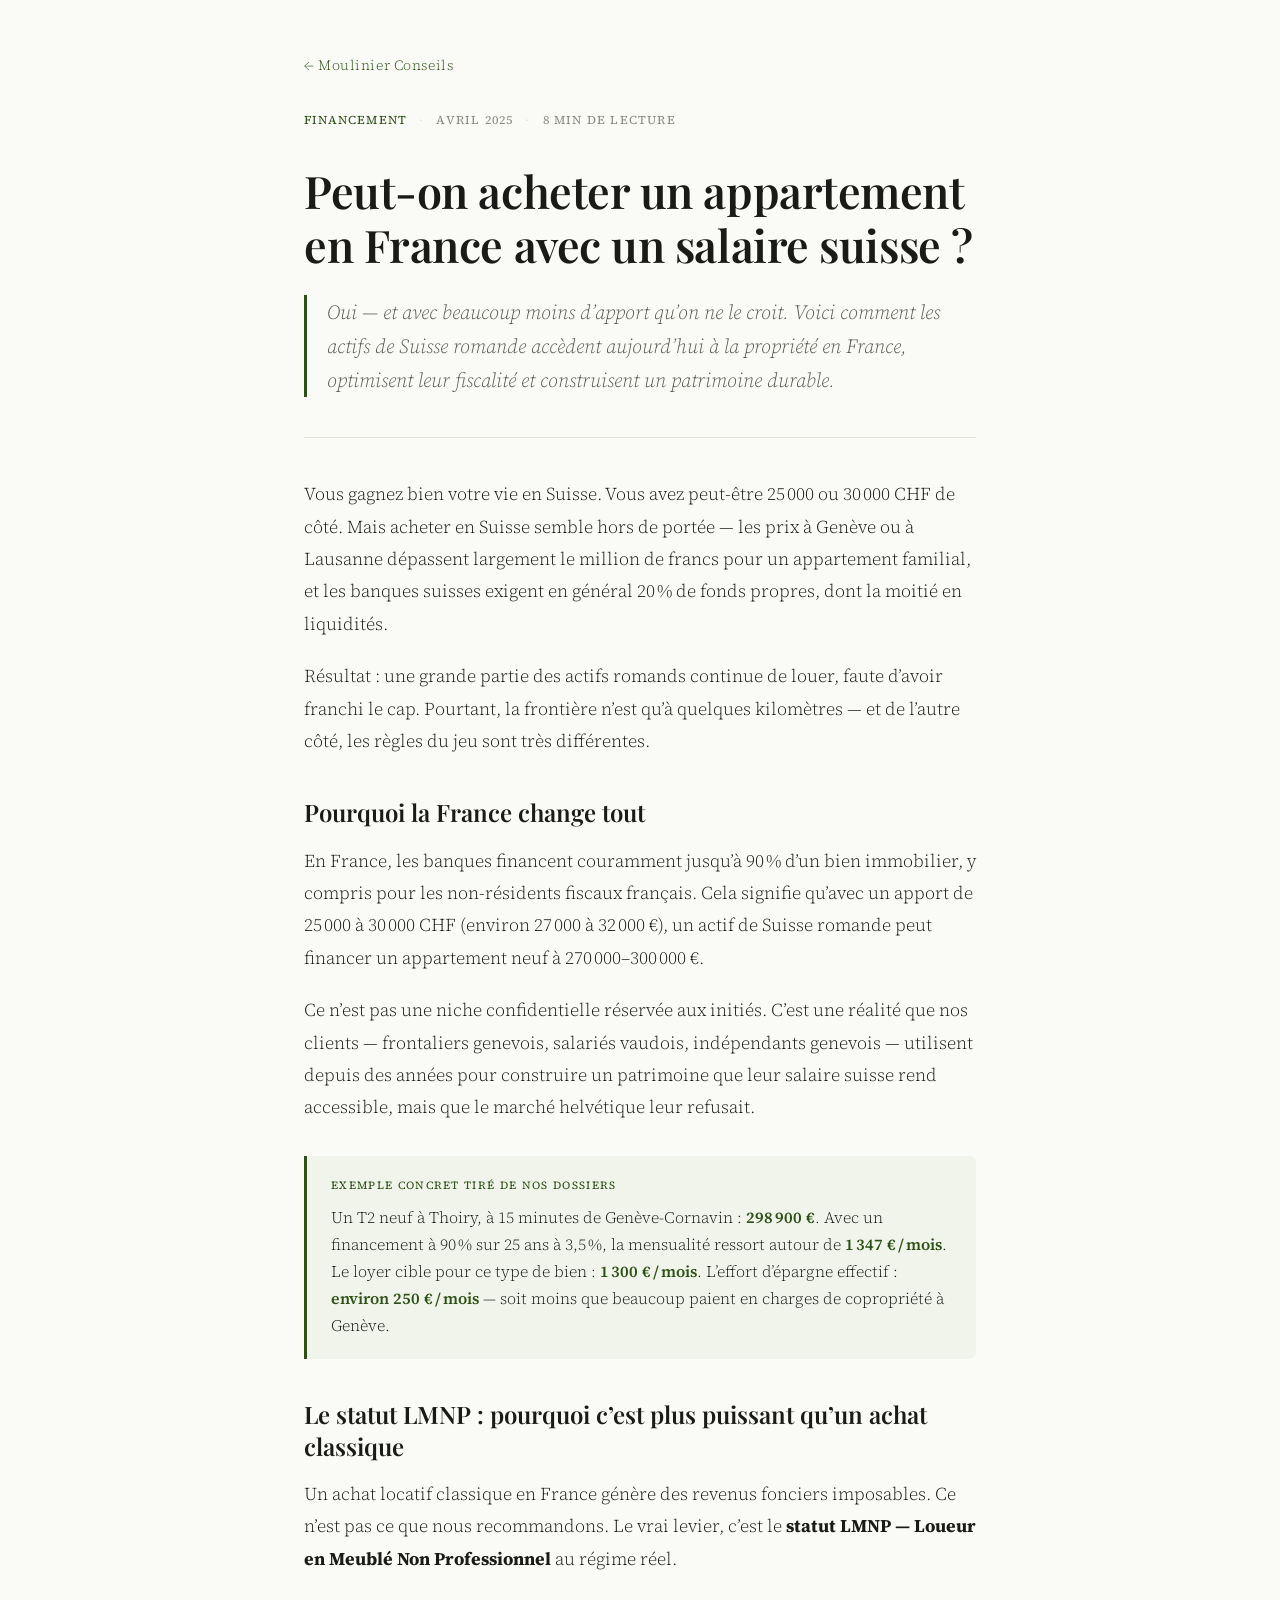
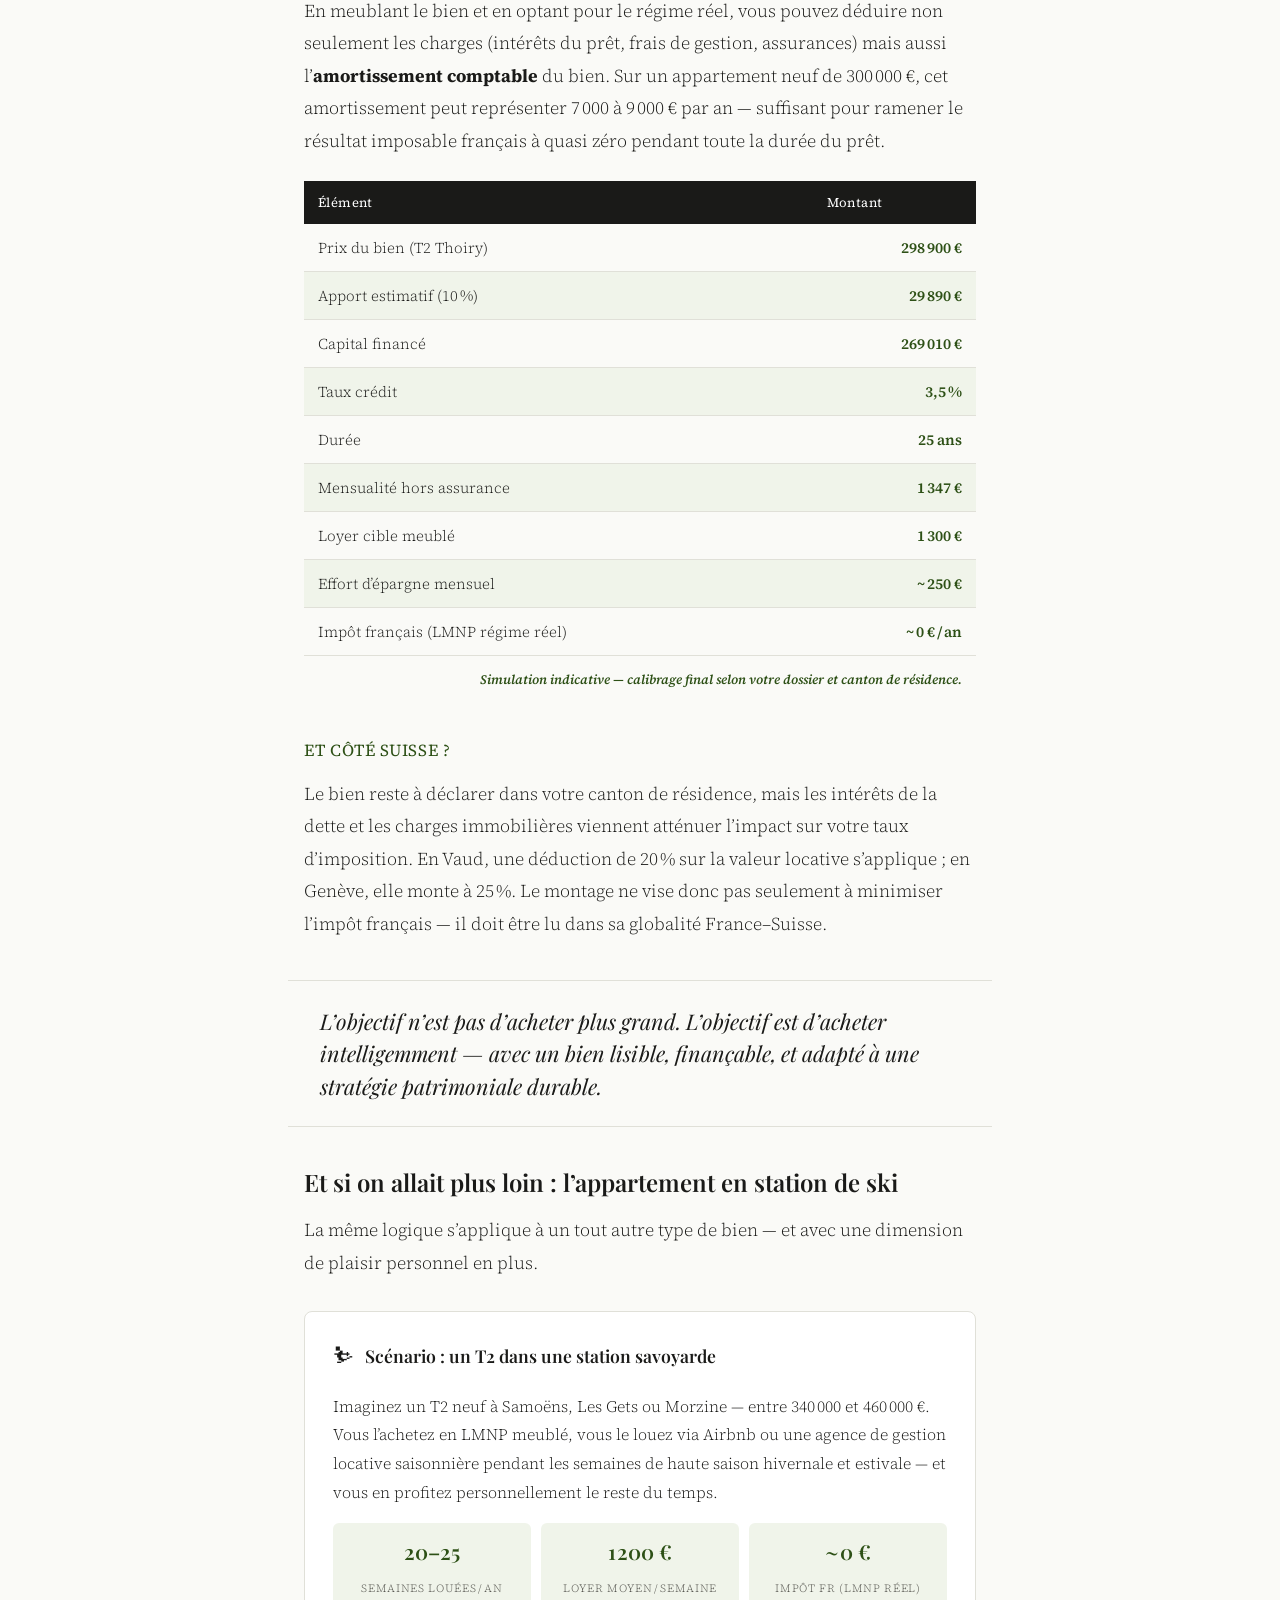
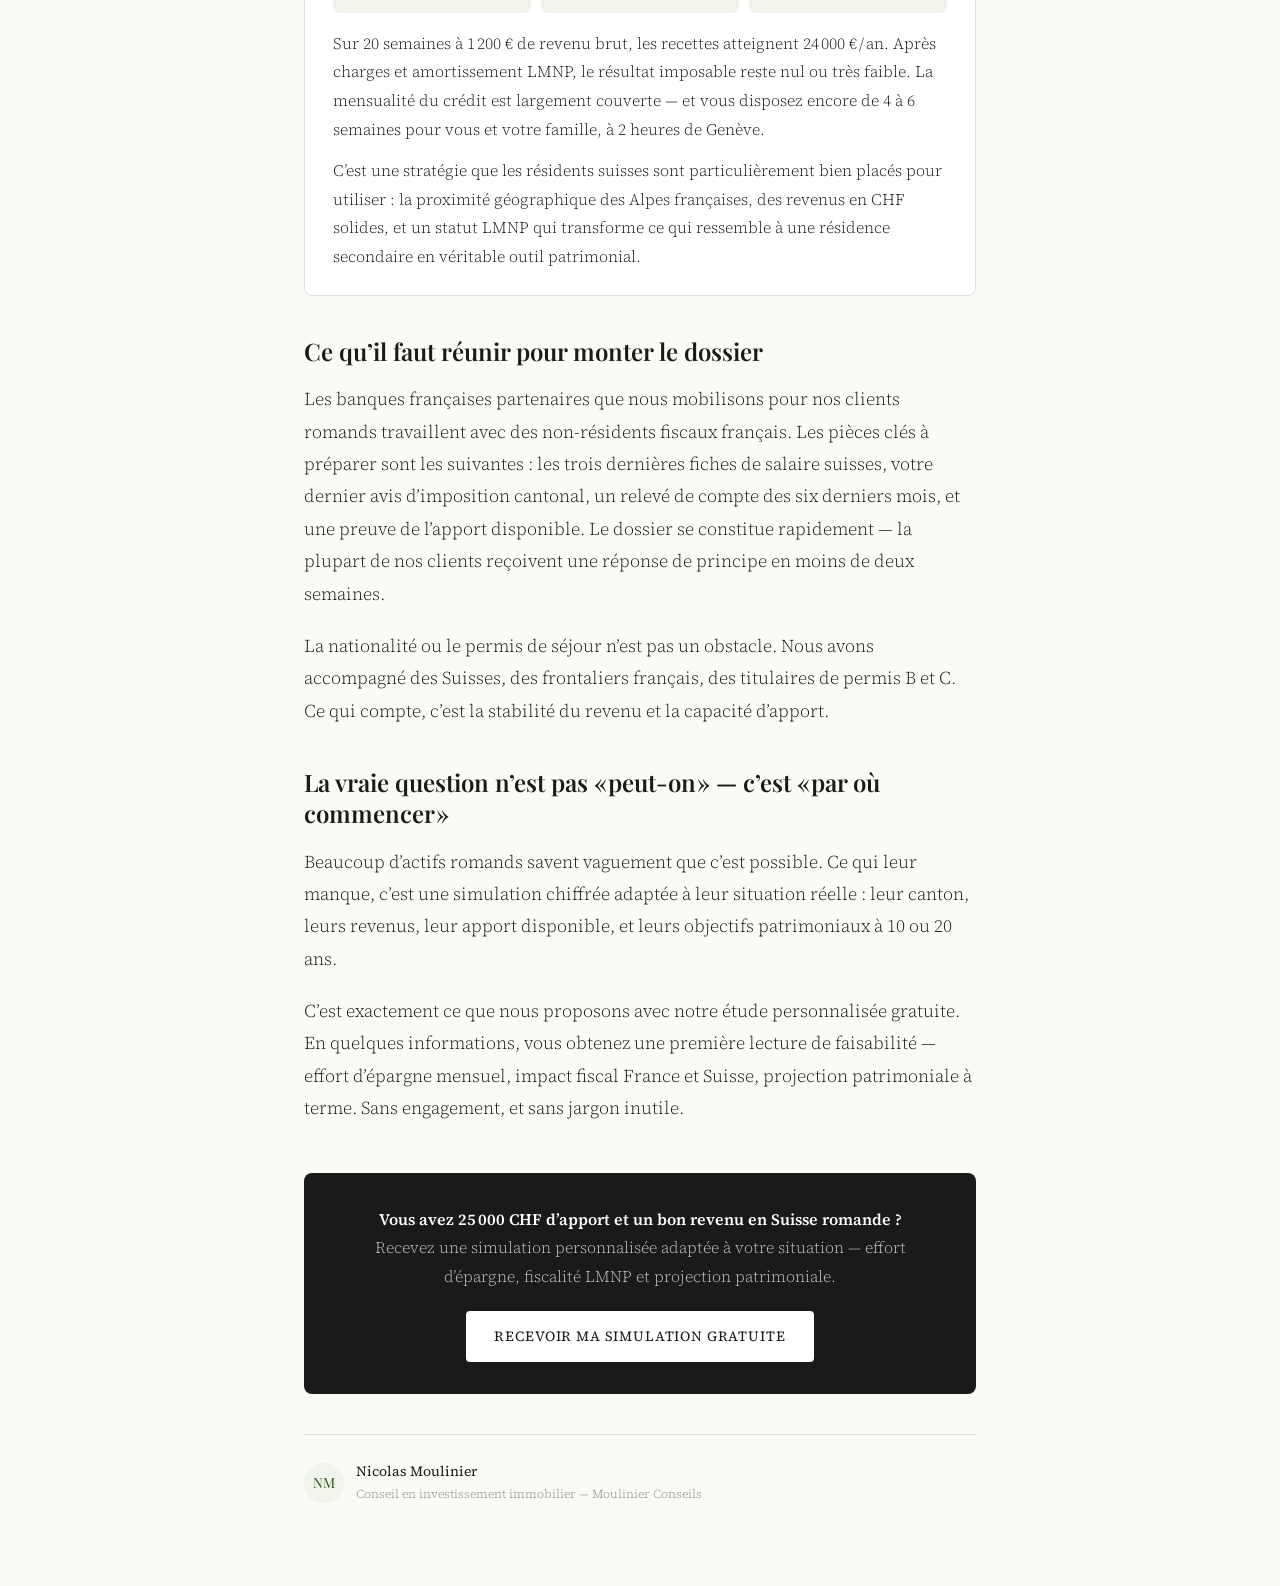
==== article-acheter-france-salaire-suisse.html @ 1ddcc6b8 "Add files via upload" ====
<!DOCTYPE html>
<html lang="fr">
<head>
  <meta charset="UTF-8">
  <title>Peut-on acheter un appartement en France avec un salaire suisse ? | Moulinier Conseils</title>
  <meta name="description" content="Oui â et avec seulement 25 000 CHF d'apport. On vous explique comment les actifs de Suisse romande peuvent financer un bien neuf en France, optimiser leur fiscalitÃ© LMNP et mÃªme s'offrir un pied-Ã -terre en station de ski.">
  <meta name="robots" content="index, follow">
  <link rel="canonical" href="https://moulinierconseils.com/blog/acheter-france-salaire-suisse">
  <style>
    @import url('https://fonts.googleapis.com/css2?family=Playfair+Display:wght@400;600&family=Source+Serif+4:ital,wght@0,300;0,400;1,300&display=swap');

    *, *::before, *::after { box-sizing: border-box; margin: 0; padding: 0; }

    :root {
      --text: #1a1a18;
      --muted: #5a5a54;
      --light: #8a8a82;
      --accent: #2d5016;
      --accent-light: #f0f4ea;
      --rule: #e0e0d8;
      --bg: #fafaf7;
      --white: #ffffff;
      --max: 720px;
    }

    body {
      font-family: 'Source Serif 4', Georgia, serif;
      font-weight: 300;
      background: var(--bg);
      color: var(--text);
      font-size: 18px;
      line-height: 1.8;
    }

    .article-wrap {
      max-width: var(--max);
      margin: 0 auto;
      padding: 3rem 1.5rem 5rem;
    }

    .article-meta {
      display: flex;
      align-items: center;
      gap: 12px;
      margin-bottom: 2rem;
      font-size: 12px;
      letter-spacing: .1em;
      text-transform: uppercase;
      color: var(--light);
      font-family: 'Source Serif 4', serif;
      font-weight: 400;
    }
    .article-meta .dot { color: var(--rule); }
    .article-category {
      color: var(--accent);
      font-weight: 400;
    }

    h1 {
      font-family: 'Playfair Display', Georgia, serif;
      font-weight: 600;
      font-size: clamp(2rem, 5vw, 2.8rem);
      line-height: 1.2;
      color: var(--text);
      margin-bottom: 1.5rem;
      letter-spacing: -.01em;
    }

    .article-intro {
      font-size: 20px;
      font-weight: 300;
      font-style: italic;
      color: var(--muted);
      border-left: 3px solid var(--accent);
      padding-left: 1.25rem;
      margin-bottom: 2.5rem;
      line-height: 1.7;
    }

    hr.section-rule {
      border: none;
      border-top: 1px solid var(--rule);
      margin: 2.5rem 0;
    }

    h2 {
      font-family: 'Playfair Display', Georgia, serif;
      font-weight: 600;
      font-size: 1.5rem;
      color: var(--text);
      margin: 2.5rem 0 1rem;
      line-height: 1.3;
    }

    h3 {
      font-family: 'Source Serif 4', serif;
      font-weight: 400;
      font-size: 1.05rem;
      letter-spacing: .04em;
      text-transform: uppercase;
      color: var(--accent);
      margin: 2rem 0 .75rem;
    }

    p {
      margin-bottom: 1.25rem;
      color: var(--text);
    }

    .callout {
      background: var(--accent-light);
      border-left: 3px solid var(--accent);
      border-radius: 0 6px 6px 0;
      padding: 1.25rem 1.5rem;
      margin: 2rem 0;
    }
    .callout-label {
      font-size: 11px;
      letter-spacing: .12em;
      text-transform: uppercase;
      color: var(--accent);
      font-weight: 400;
      margin-bottom: .5rem;
    }
    .callout p {
      font-size: 16px;
      color: var(--text);
      margin-bottom: 0;
      line-height: 1.7;
    }
    .callout strong {
      font-weight: 600;
      color: var(--accent);
    }

    .sim-table {
      width: 100%;
      border-collapse: collapse;
      margin: 1.5rem 0 2rem;
      font-size: 15px;
    }
    .sim-table thead tr {
      background: var(--text);
      color: var(--white);
    }
    .sim-table thead th {
      padding: 10px 14px;
      text-align: left;
      font-family: 'Source Serif 4', serif;
      font-weight: 400;
      letter-spacing: .03em;
      font-size: 13px;
    }
    .sim-table tbody tr {
      border-bottom: 1px solid var(--rule);
    }
    .sim-table tbody tr:nth-child(even) {
      background: var(--accent-light);
    }
    .sim-table td {
      padding: 10px 14px;
      color: var(--text);
    }
    .sim-table td:last-child {
      font-weight: 600;
      color: var(--accent);
      text-align: right;
    }
    .sim-table tfoot td {
      padding: 12px 14px;
      font-size: 13px;
      color: var(--light);
      font-style: italic;
      border-top: 1px solid var(--rule);
    }

    .pull-quote {
      margin: 2.5rem -1rem;
      padding: 1.5rem 2rem;
      border-top: 1px solid var(--rule);
      border-bottom: 1px solid var(--rule);
    }
    .pull-quote p {
      font-family: 'Playfair Display', serif;
      font-size: 1.35rem;
      font-style: italic;
      line-height: 1.5;
      color: var(--text);
      margin: 0;
    }

    .ski-box {
      background: var(--white);
      border: 1px solid var(--rule);
      border-radius: 8px;
      padding: 1.5rem 1.75rem;
      margin: 2rem 0;
    }
    .ski-box-header {
      display: flex;
      align-items: center;
      gap: 10px;
      margin-bottom: 1rem;
    }
    .ski-icon {
      font-size: 22px;
    }
    .ski-box-title {
      font-family: 'Playfair Display', serif;
      font-size: 1.1rem;
      font-weight: 600;
      color: var(--text);
    }
    .ski-box p { font-size: 16px; margin-bottom: .75rem; }
    .ski-box p:last-child { margin-bottom: 0; }
    .ski-stats {
      display: grid;
      grid-template-columns: repeat(3, 1fr);
      gap: 10px;
      margin: 1rem 0;
    }
    .ski-stat {
      background: var(--accent-light);
      border-radius: 6px;
      padding: 10px 12px;
      text-align: center;
    }
    .ski-stat .num {
      font-family: 'Playfair Display', serif;
      font-size: 1.3rem;
      font-weight: 600;
      color: var(--accent);
      display: block;
    }
    .ski-stat .lbl {
      font-size: 11px;
      color: var(--muted);
      text-transform: uppercase;
      letter-spacing: .06em;
    }

    .cta-block {
      background: var(--text);
      border-radius: 8px;
      padding: 2rem 2rem;
      margin: 3rem 0 0;
      text-align: center;
    }
    .cta-block p {
      color: rgba(255,255,255,.75);
      font-size: 16px;
      margin-bottom: 1.25rem;
    }
    .cta-block strong {
      color: #fff;
      font-weight: 600;
    }
    .cta-btn {
      display: inline-block;
      background: #fff;
      color: var(--text);
      font-family: 'Source Serif 4', serif;
      font-size: 14px;
      font-weight: 400;
      letter-spacing: .06em;
      text-transform: uppercase;
      padding: 13px 28px;
      border-radius: 4px;
      text-decoration: none;
      transition: background .2s, color .2s;
    }
    .cta-btn:hover {
      background: var(--accent-light);
      color: var(--accent);
    }

    .author-line {
      display: flex;
      align-items: center;
      gap: 12px;
      margin: 2.5rem 0 0;
      padding-top: 1.5rem;
      border-top: 1px solid var(--rule);
    }
    .author-avatar {
      width: 40px;
      height: 40px;
      border-radius: 50%;
      background: var(--accent-light);
      display: flex;
      align-items: center;
      justify-content: center;
      font-family: 'Playfair Display', serif;
      font-size: 14px;
      color: var(--accent);
      flex-shrink: 0;
    }
    .author-name {
      font-size: 14px;
      font-weight: 400;
      color: var(--text);
    }
    .author-role {
      font-size: 12px;
      color: var(--light);
    }

    .back-link {
      display: inline-block;
      margin-bottom: 2rem;
      font-size: 14px;
      color: var(--accent);
      text-decoration: none;
      letter-spacing: .04em;
    }
    .back-link:hover { text-decoration: underline; }
  </style>
</head>
<body>
<article class="article-wrap">

  <a href="https://moulinierconseils.com" class="back-link">&larr; Moulinier Conseils</a>

  <div class="article-meta">
    <span class="article-category">Financement</span>
    <span class="dot">&middot;</span>
    <span>Avril 2025</span>
    <span class="dot">&middot;</span>
    <span>8 min de lecture</span>
  </div>

  <h1>Peut-on acheter un appartement en France avec un salaire suisse&nbsp;?</h1>

  <p class="article-intro">Oui &mdash; et avec beaucoup moins d&rsquo;apport qu&rsquo;on ne le croit. Voici comment les actifs de Suisse romande acc&egrave;dent aujourd&rsquo;hui &agrave; la propri&eacute;t&eacute; en France, optimisent leur fiscalit&eacute; et construisent un patrimoine durable.</p>

  <hr class="section-rule">

  <p>Vous gagnez bien votre vie en Suisse. Vous avez peut-&ecirc;tre 25&thinsp;000 ou 30&thinsp;000 CHF de c&ocirc;t&eacute;. Mais acheter en Suisse semble hors de port&eacute;e &mdash; les prix &agrave; Gen&egrave;ve ou &agrave; Lausanne d&eacute;passent largement le million de francs pour un appartement familial, et les banques suisses exigent en g&eacute;n&eacute;ral 20&thinsp;% de fonds propres, dont la moiti&eacute; en liquidit&eacute;s.</p>

  <p>R&eacute;sultat&nbsp;: une grande partie des actifs romands continue de louer, faute d&rsquo;avoir franchi le cap. Pourtant, la fronti&egrave;re n&rsquo;est qu&rsquo;&agrave; quelques kilom&egrave;tres &mdash; et de l&rsquo;autre c&ocirc;t&eacute;, les r&egrave;gles du jeu sont tr&egrave;s diff&eacute;rentes.</p>

  <h2>Pourquoi la France change tout</h2>

  <p>En France, les banques financent couramment jusqu&rsquo;&agrave; 90&thinsp;% d&rsquo;un bien immobilier, y compris pour les non-r&eacute;sidents fiscaux fran&ccedil;ais. Cela signifie qu&rsquo;avec un apport de 25&thinsp;000 &agrave; 30&thinsp;000 CHF (environ 27&thinsp;000 &agrave; 32&thinsp;000&nbsp;&euro;), un actif de Suisse romande peut financer un appartement neuf &agrave; 270&thinsp;000&ndash;300&thinsp;000&nbsp;&euro;.</p>

  <p>Ce n&rsquo;est pas une niche confidentielle r&eacute;serv&eacute;e aux initi&eacute;s. C&rsquo;est une r&eacute;alit&eacute; que nos clients &mdash; frontaliers genevois, salari&eacute;s vaudois, ind&eacute;pendants genevois &mdash; utilisent depuis des ann&eacute;es pour construire un patrimoine que leur salaire suisse rend accessible, mais que le march&eacute; helv&eacute;tique leur refusait.</p>

  <div class="callout">
    <div class="callout-label">Exemple concret tir&eacute; de nos dossiers</div>
    <p>Un T2 neuf &agrave; Thoiry, &agrave; 15 minutes de Gen&egrave;ve-Cornavin&nbsp;: <strong>298&thinsp;900&nbsp;&euro;</strong>. Avec un financement &agrave; 90&thinsp;% sur 25 ans &agrave; 3,5&thinsp;%, la mensualit&eacute; ressort autour de <strong>1&thinsp;347&nbsp;&euro;&thinsp;/&thinsp;mois</strong>. Le loyer cible pour ce type de bien&nbsp;: <strong>1&thinsp;300&nbsp;&euro;&thinsp;/&thinsp;mois</strong>. L&rsquo;effort d&rsquo;&eacute;pargne effectif&nbsp;: <strong>environ 250&nbsp;&euro;&thinsp;/&thinsp;mois</strong> &mdash; soit moins que beaucoup paient en charges de copropri&eacute;t&eacute; &agrave; Gen&egrave;ve.</p>
  </div>

  <h2>Le statut LMNP&nbsp;: pourquoi c&rsquo;est plus puissant qu&rsquo;un achat classique</h2>

  <p>Un achat locatif classique en France g&eacute;n&egrave;re des revenus fonciers imposables. Ce n&rsquo;est pas ce que nous recommandons. Le vrai levier, c&rsquo;est le <strong>statut LMNP &mdash; Loueur en Meubl&eacute; Non Professionnel</strong> au r&eacute;gime r&eacute;el.</p>

  <p>En meublant le bien et en optant pour le r&eacute;gime r&eacute;el, vous pouvez d&eacute;duire non seulement les charges (int&eacute;r&ecirc;ts du pr&ecirc;t, frais de gestion, assurances) mais aussi l&rsquo;<strong>amortissement comptable</strong> du bien. Sur un appartement neuf de 300&thinsp;000&nbsp;&euro;, cet amortissement peut repr&eacute;senter 7&thinsp;000 &agrave; 9&thinsp;000&nbsp;&euro; par an &mdash; suffisant pour ramener le r&eacute;sultat imposable fran&ccedil;ais &agrave; quasi z&eacute;ro pendant toute la dur&eacute;e du pr&ecirc;t.</p>

  <table class="sim-table">
    <thead>
      <tr>
        <th>&Eacute;l&eacute;ment</th>
        <th>Montant</th>
      </tr>
    </thead>
    <tbody>
      <tr><td>Prix du bien (T2 Thoiry)</td><td>298&thinsp;900&nbsp;&euro;</td></tr>
      <tr><td>Apport estimatif (10&thinsp;%)</td><td>29&thinsp;890&nbsp;&euro;</td></tr>
      <tr><td>Capital financ&eacute;</td><td>269&thinsp;010&nbsp;&euro;</td></tr>
      <tr><td>Taux cr&eacute;dit</td><td>3,5&thinsp;%</td></tr>
      <tr><td>Dur&eacute;e</td><td>25 ans</td></tr>
      <tr><td>Mensualit&eacute; hors assurance</td><td>1&thinsp;347&nbsp;&euro;</td></tr>
      <tr><td>Loyer cible meubl&eacute;</td><td>1&thinsp;300&nbsp;&euro;</td></tr>
      <tr><td>Effort d&rsquo;&eacute;pargne mensuel</td><td>~&thinsp;250&nbsp;&euro;</td></tr>
      <tr><td>Imp&ocirc;t fran&ccedil;ais (LMNP r&eacute;gime r&eacute;el)</td><td>~&thinsp;0&nbsp;&euro;&thinsp;/&thinsp;an</td></tr>
    </tbody>
    <tfoot>
      <tr><td colspan="2">Simulation indicative &mdash; calibrage final selon votre dossier et canton de r&eacute;sidence.</td></tr>
    </tfoot>
  </table>

  <h3>Et c&ocirc;t&eacute; suisse&nbsp;?</h3>

  <p>Le bien reste &agrave; d&eacute;clarer dans votre canton de r&eacute;sidence, mais les int&eacute;r&ecirc;ts de la dette et les charges immobili&egrave;res viennent att&eacute;nuer l&rsquo;impact sur votre taux d&rsquo;imposition. En Vaud, une d&eacute;duction de 20&thinsp;% sur la valeur locative s&rsquo;applique&nbsp;; en Gen&egrave;ve, elle monte &agrave; 25&thinsp;%. Le montage ne vise donc pas seulement &agrave; minimiser l&rsquo;imp&ocirc;t fran&ccedil;ais &mdash; il doit &ecirc;tre lu dans sa globalit&eacute; France&ndash;Suisse.</p>

  <div class="pull-quote">
    <p>L&rsquo;objectif n&rsquo;est pas d&rsquo;acheter plus grand. L&rsquo;objectif est d&rsquo;acheter intelligemment &mdash; avec un bien lisible, finan&ccedil;able, et adapt&eacute; &agrave; une strat&eacute;gie patrimoniale durable.</p>
  </div>

  <h2>Et si on allait plus loin&nbsp;: l&rsquo;appartement en station de ski</h2>

  <p>La m&ecirc;me logique s&rsquo;applique &agrave; un tout autre type de bien &mdash; et avec une dimension de plaisir personnel en plus.</p>

  <div class="ski-box">
    <div class="ski-box-header">
      <span class="ski-icon">&#x26F7;</span>
      <span class="ski-box-title">Sc&eacute;nario&nbsp;: un T2 dans une station savoyarde</span>
    </div>

    <p>Imaginez un T2 neuf &agrave; Samo&euml;ns, Les Gets ou Morzine &mdash; entre 340&thinsp;000 et 460&thinsp;000&nbsp;&euro;. Vous l&rsquo;achetez en LMNP meubl&eacute;, vous le louez via Airbnb ou une agence de gestion locative saisonni&egrave;re pendant les semaines de haute saison hivernale et estivale &mdash; et vous en profitez personnellement le reste du temps.</p>

    <div class="ski-stats">
      <div class="ski-stat">
        <span class="num">20&ndash;25</span>
        <span class="lbl">semaines lou&eacute;es&thinsp;/&thinsp;an</span>
      </div>
      <div class="ski-stat">
        <span class="num">1&thinsp;200&nbsp;&euro;</span>
        <span class="lbl">loyer moyen&thinsp;/&thinsp;semaine</span>
      </div>
      <div class="ski-stat">
        <span class="num">~&thinsp;0&nbsp;&euro;</span>
        <span class="lbl">imp&ocirc;t FR (LMNP r&eacute;el)</span>
      </div>
    </div>

    <p>Sur 20 semaines &agrave; 1&thinsp;200&nbsp;&euro; de revenu brut, les recettes atteignent 24&thinsp;000&nbsp;&euro;&thinsp;/&thinsp;an. Apr&egrave;s charges et amortissement LMNP, le r&eacute;sultat imposable reste nul ou tr&egrave;s faible. La mensualit&eacute; du cr&eacute;dit est largement couverte &mdash; et vous disposez encore de 4 &agrave; 6 semaines pour vous et votre famille, &agrave; 2 heures de Gen&egrave;ve.</p>

    <p>C&rsquo;est une strat&eacute;gie que les r&eacute;sidents suisses sont particuli&egrave;rement bien plac&eacute;s pour utiliser&nbsp;: la proximit&eacute; g&eacute;ographique des Alpes fran&ccedil;aises, des revenus en CHF solides, et un statut LMNP qui transforme ce qui ressemble &agrave; une r&eacute;sidence secondaire en v&eacute;ritable outil patrimonial.</p>
  </div>

  <h2>Ce qu&rsquo;il faut r&eacute;unir pour monter le dossier</h2>

  <p>Les banques fran&ccedil;aises partenaires que nous mobilisons pour nos clients romands travaillent avec des non-r&eacute;sidents fiscaux fran&ccedil;ais. Les pi&egrave;ces cl&eacute;s &agrave; pr&eacute;parer sont les suivantes&nbsp;: les trois derni&egrave;res fiches de salaire suisses, votre dernier avis d&rsquo;imposition cantonal, un relev&eacute; de compte des six derniers mois, et une preuve de l&rsquo;apport disponible. Le dossier se constitue rapidement &mdash; la plupart de nos clients re&ccedil;oivent une r&eacute;ponse de principe en moins de deux semaines.</p>

  <p>La nationalit&eacute; ou le permis de s&eacute;jour n&rsquo;est pas un obstacle. Nous avons accompagn&eacute; des Suisses, des frontaliers fran&ccedil;ais, des titulaires de permis B et C. Ce qui compte, c&rsquo;est la stabilit&eacute; du revenu et la capacit&eacute; d&rsquo;apport.</p>

  <h2>La vraie question n&rsquo;est pas &laquo;&thinsp;peut-on&thinsp;&raquo; &mdash; c&rsquo;est &laquo;&thinsp;par o&ugrave; commencer&thinsp;&raquo;</h2>

  <p>Beaucoup d&rsquo;actifs romands savent vaguement que c&rsquo;est possible. Ce qui leur manque, c&rsquo;est une simulation chiffr&eacute;e adapt&eacute;e &agrave; leur situation r&eacute;elle&nbsp;: leur canton, leurs revenus, leur apport disponible, et leurs objectifs patrimoniaux &agrave; 10 ou 20 ans.</p>

  <p>C&rsquo;est exactement ce que nous proposons avec notre &eacute;tude personnalis&eacute;e gratuite. En quelques informations, vous obtenez une premi&egrave;re lecture de faisabilit&eacute; &mdash; effort d&rsquo;&eacute;pargne mensuel, impact fiscal France et Suisse, projection patrimoniale &agrave; terme. Sans engagement, et sans jargon inutile.</p>

  <div class="cta-block">
    <p><strong>Vous avez 25&thinsp;000 CHF d&rsquo;apport et un bon revenu en Suisse romande&nbsp;?</strong><br>Recevez une simulation personnalis&eacute;e adapt&eacute;e &agrave; votre situation &mdash; effort d&rsquo;&eacute;pargne, fiscalit&eacute; LMNP et projection patrimoniale.</p>
    <a href="https://moulinierconseils.com/#formulaire" class="cta-btn">Recevoir ma simulation gratuite</a>
  </div>

  <div class="author-line">
    <div class="author-avatar">NM</div>
    <div>
      <div class="author-name">Nicolas Moulinier</div>
      <div class="author-role">Conseil en investissement immobilier &mdash; Moulinier Conseils</div>
    </div>
  </div>

</article>
</body>
</html>
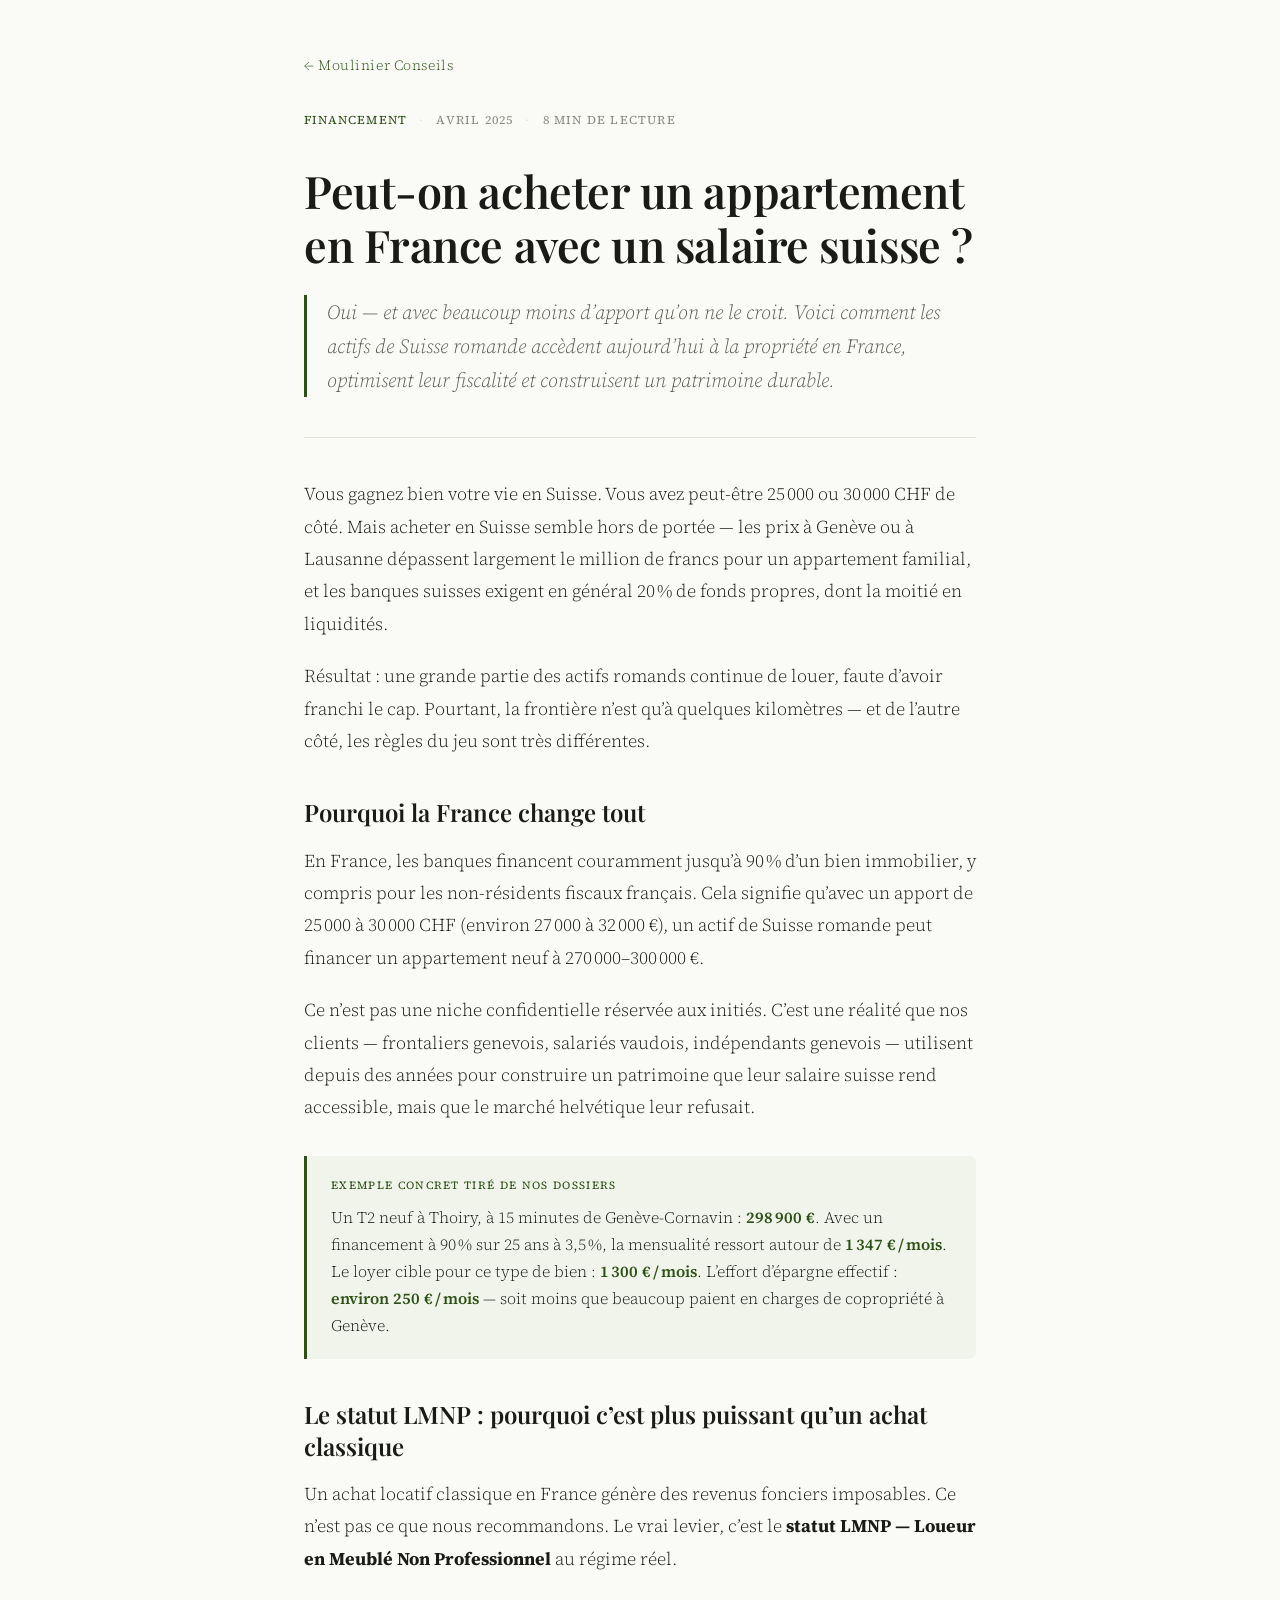
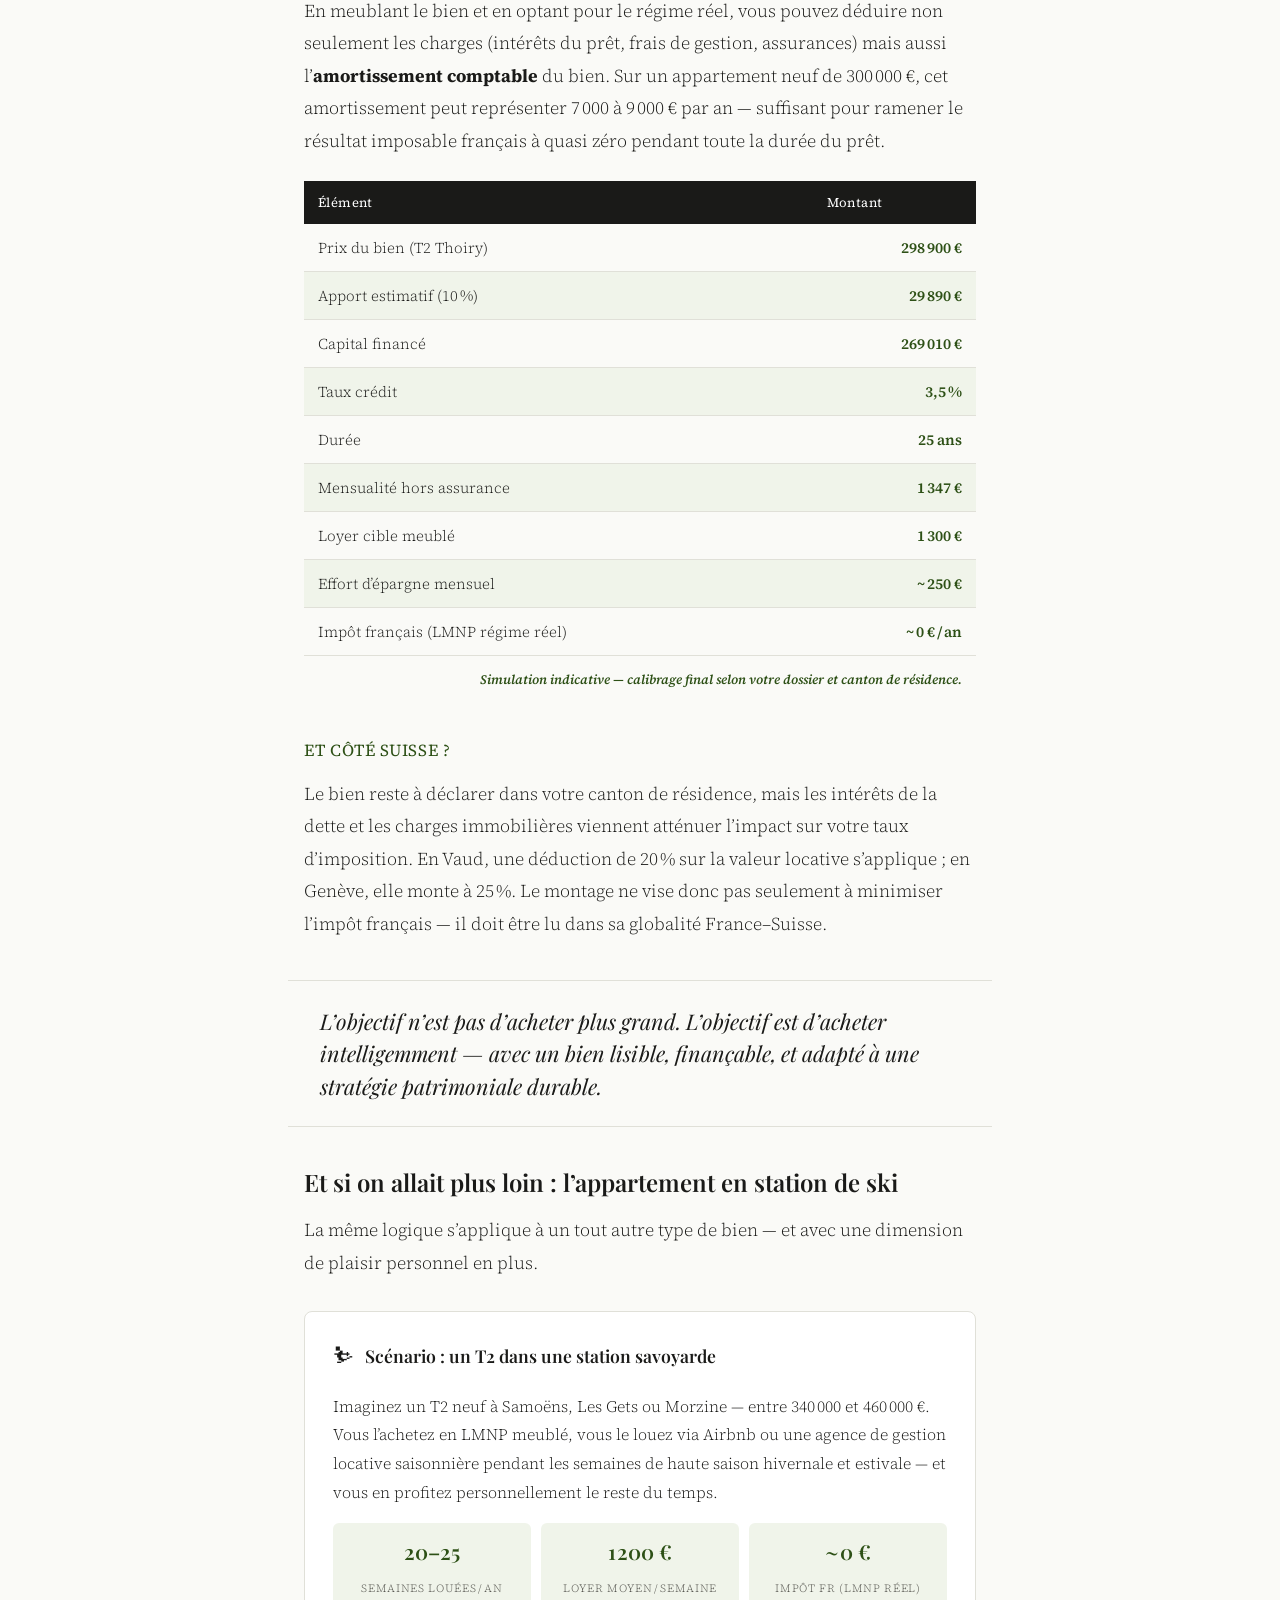
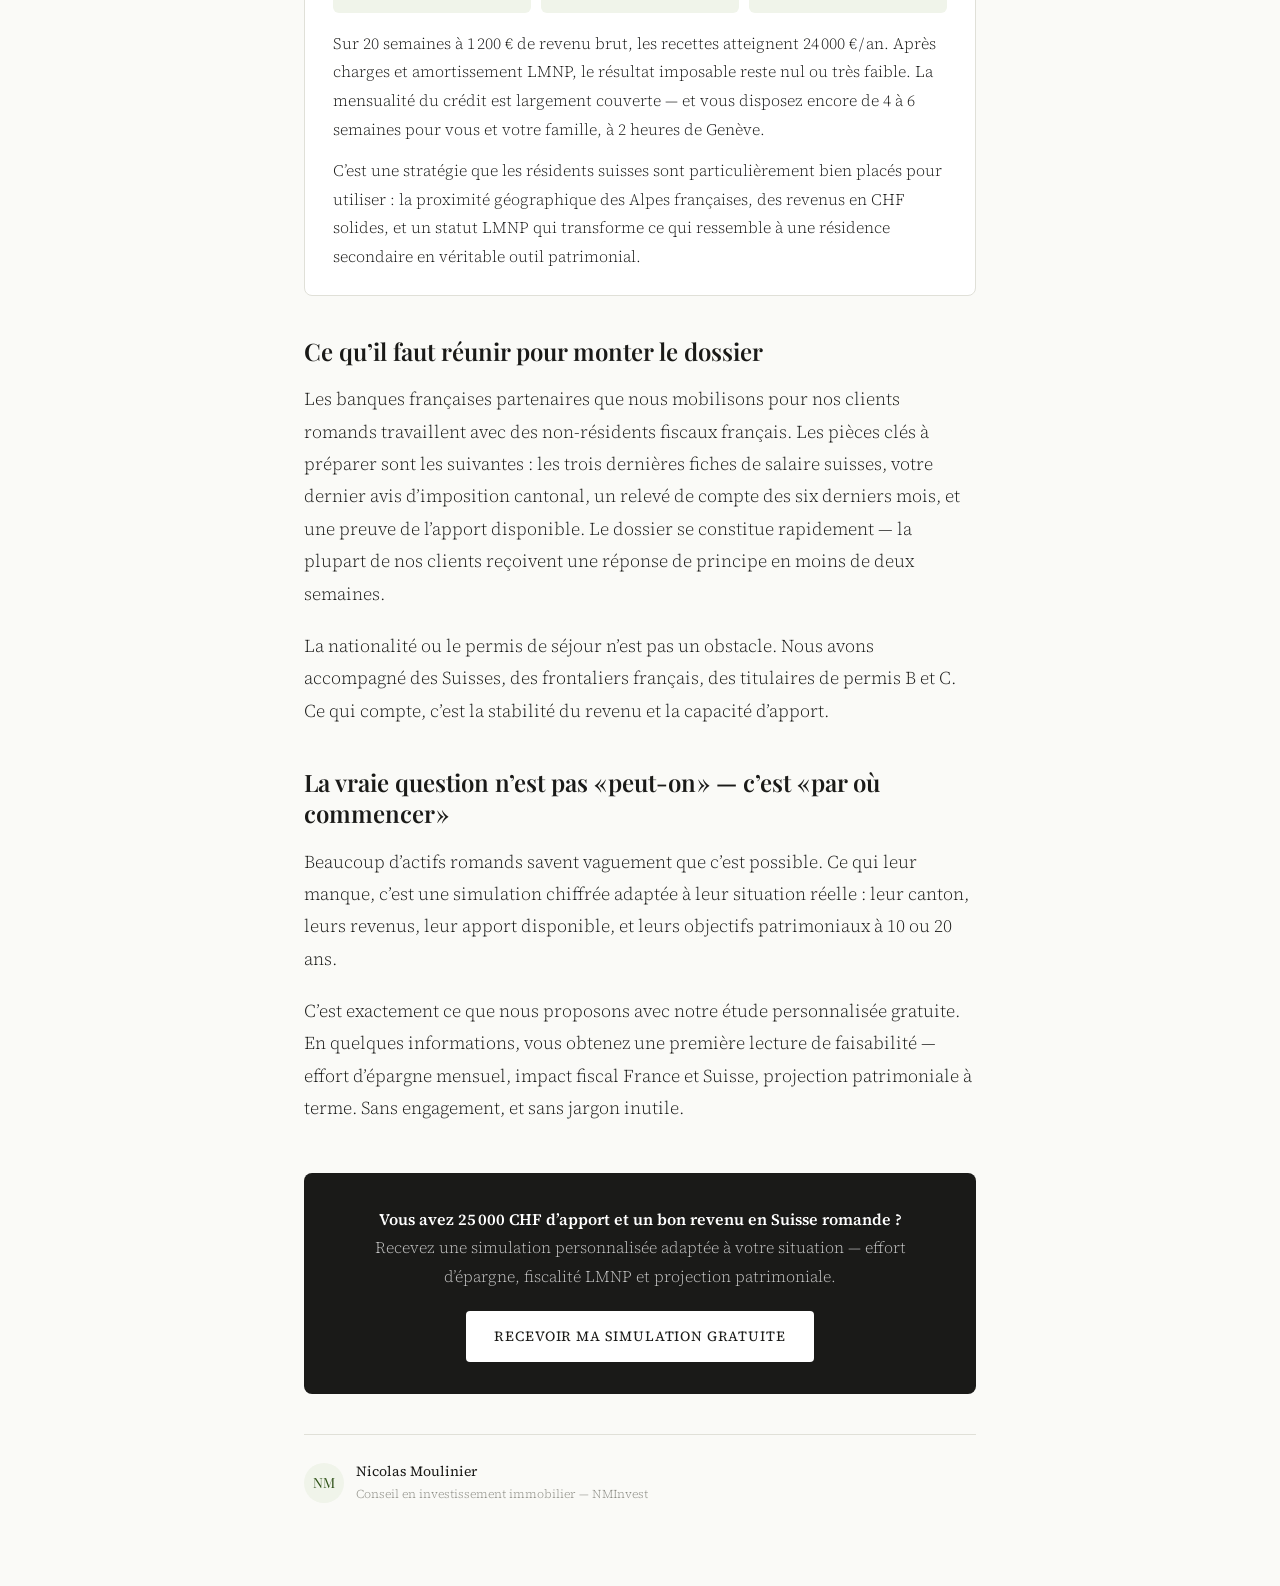
==== commit bb5d8626: "Add files via upload" ====
--- a/article-acheter-france-salaire-suisse.html
+++ b/article-acheter-france-salaire-suisse.html
@@ -440,7 +440,7 @@
     <div class="author-avatar">NM</div>
     <div>
       <div class="author-name">Nicolas Moulinier</div>
-      <div class="author-role">Conseil en investissement immobilier &mdash; Moulinier Conseils</div>
+      <div class="author-role">Conseil en investissement immobilier &mdash; NMInvest</div>
     </div>
   </div>
 
